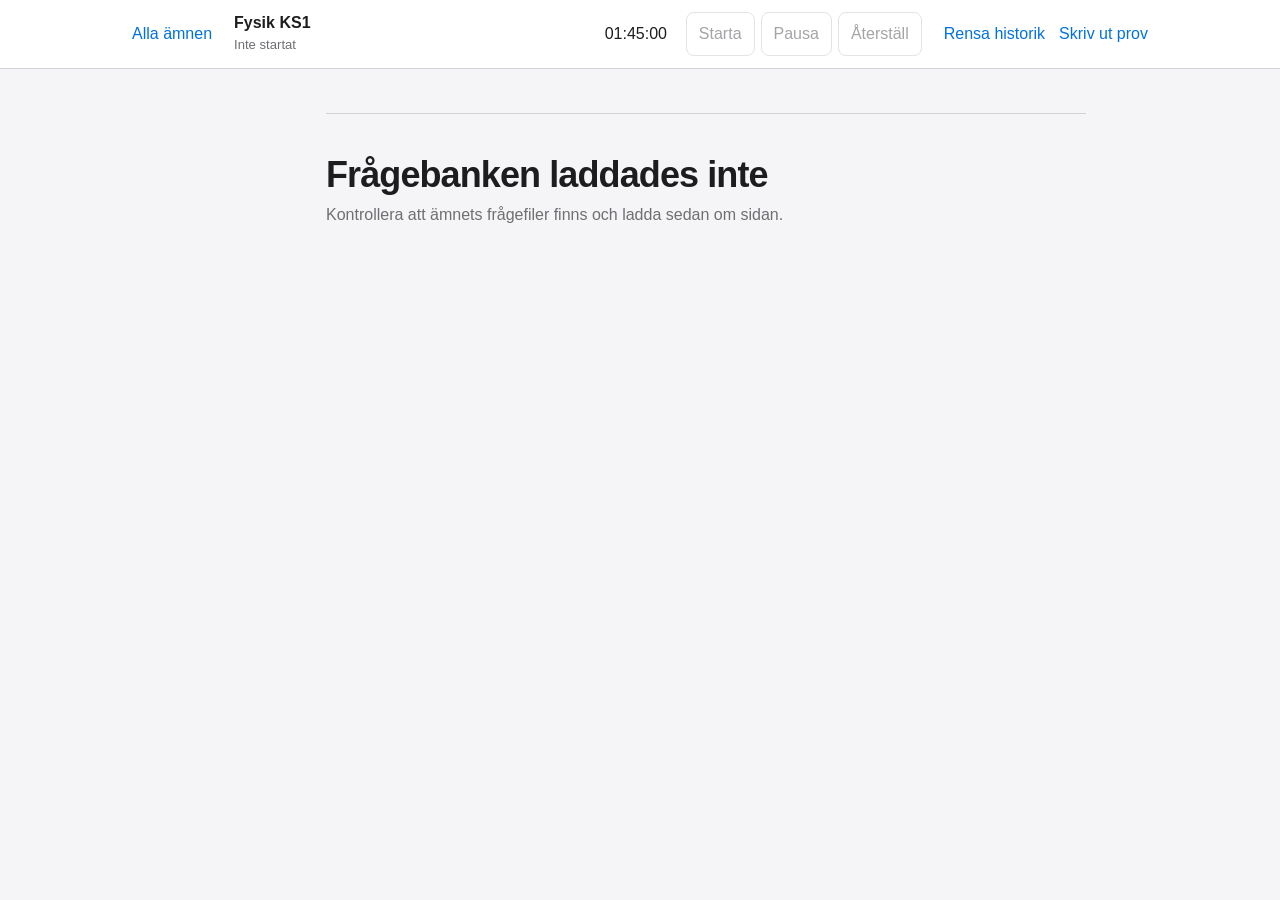
==== KS Förberedelse/Fysik KS1/index.html @ d775b3d1 "feat: add minimalist KS exam interface" ====
<!DOCTYPE html>
<html lang="sv">
  <head>
    <meta charset="UTF-8">
    <meta name="viewport" content="width=device-width, initial-scale=1.0">
    <meta name="description" content="Träna inför kontrollskrivning 1 i fysik.">
    <title>Fysik KS1 – KS-förberedelse</title>
    <link rel="stylesheet" href="../assets/app.css">
  </head>
  <body data-subject-key="physics">
    <header class="app-header">
      <div class="header-inner">
        <a class="back-link" href="../index.html">Alla ämnen</a>
        <div class="subject-heading">
          <strong id="subject-name">Fysik KS1</strong>
          <span id="session-state">Inte startat</span>
        </div>
        <section class="timer" aria-label="Tid">
          <output id="timer-display" aria-label="Återstående tid">01:45:00</output>
          <button id="timer-start" type="button">Starta</button>
          <button id="timer-pause" type="button">Pausa</button>
          <button id="timer-reset" type="button">Återställ</button>
        </section>
        <div class="header-actions">
          <button id="history-open" class="text-button" type="button">Rensa historik</button>
          <button id="formula-open" class="text-button" type="button" hidden>Formelblad</button>
          <button id="print-exam" class="text-button" type="button">Skriv ut prov</button>
        </div>
      </div>
    </header>

    <div class="exam-layout">
      <nav class="question-nav" aria-label="Uppgifter">
        <ol id="question-list"></ol>
      </nav>
      <main id="exam-app" tabindex="-1">
        <section class="empty-state">
          <h1>Laddar provet</h1>
          <p>Frågorna förbereds.</p>
        </section>
      </main>
    </div>

    <p id="status-region" class="status-region" role="status" aria-live="polite"></p>

    <dialog id="submit-dialog" aria-labelledby="submit-title">
      <h2 id="submit-title">Rätta provet?</h2>
      <p id="submit-message"></p>
      <div class="dialog-actions">
        <button class="neutral-button" type="button" data-dialog-close>Fortsätt svara</button>
        <button id="submit-confirm" class="primary-button" type="button">Rätta och lås svaren</button>
      </div>
    </dialog>

    <dialog id="history-dialog" aria-labelledby="history-title">
      <h2 id="history-title">Rensa frågehistoriken?</h2>
      <p>Nästa prov kan då välja frågor som du nyligen har fått.</p>
      <div class="dialog-actions">
        <button class="neutral-button" type="button" data-dialog-close>Avbryt</button>
        <button id="history-confirm" class="primary-button" type="button">Rensa historiken</button>
      </div>
    </dialog>

    <dialog id="formula-dialog" class="formula-dialog" aria-labelledby="formula-title">
      <h2 id="formula-title">Formelblad</h2>
      <div id="formula-content" class="formula-dialog-content"></div>
      <div class="dialog-actions">
        <button class="neutral-button" type="button" data-dialog-close>Stäng</button>
        <button id="print-formula" class="primary-button" type="button">Skriv ut formelblad</button>
      </div>
    </dialog>

    <dialog id="recovery-dialog" aria-labelledby="recovery-title">
      <h2 id="recovery-title">Ett sparat prov finns</h2>
      <p id="recovery-message">Fortsätt där du slutade eller starta ett nytt prov.</p>
      <div class="dialog-actions">
        <button id="recovery-continue" class="primary-button" type="button">Fortsätt provet</button>
        <button id="recovery-new" class="neutral-button" type="button">Starta nytt</button>
        <button id="recovery-back" class="neutral-button" type="button" hidden>Gå tillbaka</button>
      </div>
    </dialog>

    <script src="../assets/js/subject-config.js"></script>
    <script src="../assets/js/units.js"></script>
    <script src="../assets/js/expression-parser.js"></script>
    <script src="../assets/js/chemistry-parser.js"></script>
    <script src="../assets/js/grading.js"></script>
    <script src="../assets/js/storage.js"></script>
    <script src="../assets/js/timer.js"></script>
    <script src="../assets/js/exam-engine.js"></script>
    <script src="../assets/js/app.js"></script>
  </body>
</html>
---- KS Förberedelse/assets/app.css ----
:root {
  --text: #1d1d1f;
  --secondary: #6e6e73;
  --line: #d2d2d7;
  --surface: #ffffff;
  --background: #f5f5f7;
  --accent: #0071e3;
  --success: #168447;
  --danger: #b42318;
  font-family: -apple-system, BlinkMacSystemFont, "SF Pro Text", "Helvetica Neue", Arial, sans-serif;
  color: var(--text);
  background: var(--background);
  color-scheme: light;
}

* {
  box-sizing: border-box;
}

html {
  background: var(--background);
}

body {
  min-width: 320px;
  min-height: 100vh;
  margin: 0;
  background: var(--background);
  color: var(--text);
  font-size: 16px;
  line-height: 1.55;
}

button,
input,
textarea {
  font: inherit;
}

button,
a {
  -webkit-tap-highlight-color: transparent;
}

button {
  min-height: 44px;
}

a {
  color: var(--accent);
  text-underline-offset: 0.16em;
}

button:focus-visible,
a:focus-visible,
input:focus-visible,
textarea:focus-visible,
summary:focus-visible {
  outline: 3px solid color-mix(in srgb, var(--accent) 45%, transparent);
  outline-offset: 2px;
}

.visually-hidden {
  position: absolute;
  width: 1px;
  height: 1px;
  padding: 0;
  margin: -1px;
  overflow: hidden;
  clip: rect(0, 0, 0, 0);
  white-space: nowrap;
  border: 0;
}

.app-header {
  border-bottom: 1px solid var(--line);
  background: var(--surface);
}

.header-inner {
  display: flex;
  align-items: center;
  gap: 20px;
  width: min(100% - 40px, 1020px);
  min-height: 68px;
  margin: 0 auto;
}

.back-link,
.text-button {
  color: var(--accent);
  background: transparent;
  border: 0;
  padding: 8px 2px;
  cursor: pointer;
}

.back-link {
  flex: 0 0 auto;
  text-decoration: none;
}

.back-link:hover,
.text-button:hover {
  text-decoration: underline;
}

.subject-heading {
  min-width: 9rem;
  margin-right: auto;
}

.subject-heading strong,
.subject-heading span {
  display: block;
}

.subject-heading strong {
  line-height: 1.25;
}

.subject-heading span {
  margin-top: 2px;
  color: var(--secondary);
  font-size: 0.82rem;
}

.timer {
  display: flex;
  align-items: center;
  gap: 6px;
}

.timer output {
  min-width: 5.5rem;
  color: var(--text);
  font-variant-numeric: tabular-nums;
  text-align: center;
}

.timer button,
.neutral-button {
  color: var(--text);
  background: var(--surface);
  border: 1px solid var(--line);
  border-radius: 8px;
  padding: 8px 12px;
  cursor: pointer;
}

.timer button:hover,
.neutral-button:hover {
  border-color: var(--secondary);
}

.timer button[disabled] {
  color: var(--secondary);
  cursor: default;
  opacity: 0.62;
}

.header-actions {
  display: flex;
  align-items: center;
  gap: 10px;
}

.exam-layout {
  display: grid;
  grid-template-columns: 96px minmax(0, 760px);
  gap: 36px;
  justify-content: center;
  width: min(100% - 40px, 1020px);
  margin: 0 auto;
  padding: 44px 0 80px;
}

.question-nav {
  align-self: start;
  position: sticky;
  top: 24px;
}

.question-nav ol {
  display: flex;
  flex-direction: column;
  gap: 8px;
  margin: 0;
  padding: 0;
  list-style: none;
}

.question-nav button {
  display: grid;
  grid-template-columns: 28px 1fr;
  align-items: center;
  width: 100%;
  min-height: 48px;
  padding: 6px 8px;
  color: var(--secondary);
  background: transparent;
  border: 1px solid transparent;
  border-radius: 8px;
  cursor: pointer;
  text-align: left;
}

.question-nav button:hover {
  background: var(--surface);
  border-color: var(--line);
}

.question-nav button[aria-current="step"] {
  color: var(--text);
  background: var(--surface);
  border-color: var(--line);
  font-weight: 600;
}

.question-marker {
  font-size: 0.72rem;
  line-height: 1;
  text-align: center;
}

.question-nav button[data-state="answered"] .question-marker {
  color: var(--success);
}

.question-nav button[data-state="started"] .question-marker {
  color: var(--accent);
}

.question-nav button[data-flagged="true"] .question-marker::after {
  content: " ⚑";
  color: var(--danger);
}

#exam-app {
  min-width: 0;
  outline: none;
}

.empty-state {
  padding: 40px 0;
  border-top: 1px solid var(--line);
}

.empty-state h1 {
  margin: 0 0 8px;
  font-size: clamp(1.65rem, 4vw, 2.25rem);
  line-height: 1.15;
  letter-spacing: -0.025em;
}

.empty-state p {
  max-width: 38rem;
  margin: 0;
  color: var(--secondary);
}

.question-header {
  display: flex;
  align-items: flex-start;
  gap: 20px;
  padding-bottom: 20px;
  border-bottom: 1px solid var(--line);
}

.question-heading {
  margin-right: auto;
}

.question-heading p {
  margin: 0 0 3px;
  color: var(--secondary);
  font-size: 0.92rem;
}

.question-heading h1 {
  margin: 0;
  font-size: clamp(1.65rem, 4vw, 2.25rem);
  line-height: 1.18;
  letter-spacing: -0.025em;
}

.flag-button[aria-pressed="true"] {
  color: var(--danger);
  border-color: currentColor;
}

.prompt {
  margin: 28px 0;
  font-size: 1.05rem;
}

.prompt > :first-child,
.solution > :first-child {
  margin-top: 0;
}

.prompt img,
.solution img {
  max-width: 100%;
  height: auto;
}

.answer-area {
  margin: 28px 0;
  padding-top: 24px;
  border-top: 1px solid var(--line);
}

.answer-field + .answer-field {
  margin-top: 20px;
}

.answer-field label {
  display: block;
  margin-bottom: 7px;
  font-weight: 600;
}

.answer-field input,
.answer-field textarea {
  display: block;
  width: 100%;
  color: var(--text);
  background: var(--surface);
  border: 1px solid var(--line);
  border-radius: 10px;
  padding: 12px 14px;
}

.answer-field textarea {
  min-height: 9rem;
  resize: vertical;
}

.field-help {
  margin: 6px 0 0;
  color: var(--secondary);
  font-size: 0.9rem;
}

.saved-answer {
  min-height: 3rem;
  margin: 0;
  padding: 12px 14px;
  background: var(--surface);
  border: 1px solid var(--line);
  border-radius: 10px;
  white-space: pre-wrap;
}

.grade {
  margin: 26px 0;
  padding: 20px 0;
  border-top: 1px solid var(--line);
  border-bottom: 1px solid var(--line);
}

.grade h2,
.solution h2,
.manual-grade h3 {
  margin: 0 0 10px;
  line-height: 1.25;
}

.grade-summary {
  display: flex;
  align-items: baseline;
  gap: 12px;
}

.grade-summary strong {
  font-size: 1.2rem;
}

.grade-summary span,
.grade-message,
.interpreted-answer {
  color: var(--secondary);
}

.grade-message {
  margin: 6px 0 0;
}

.field-results {
  margin: 18px 0 0;
  padding: 0;
  list-style: none;
}

.field-results li {
  padding: 10px 0;
  border-top: 1px solid var(--line);
}

.field-results p {
  margin: 2px 0 0;
}

.manual-grade {
  margin-top: 22px;
}

.rubric {
  padding-left: 1.25rem;
}

.point-choices {
  display: flex;
  flex-wrap: wrap;
  gap: 8px;
  margin-top: 12px;
}

.point-choices button[aria-pressed="true"] {
  color: var(--surface);
  background: var(--text);
  border-color: var(--text);
}

.override-grade {
  margin-top: 18px;
}

.override-grade summary {
  min-height: 44px;
  padding: 10px 0;
  color: var(--accent);
  cursor: pointer;
}

.solution-controls {
  margin: 24px 0;
}

.solution {
  margin: 18px 0 28px;
  padding: 22px;
  background: var(--surface);
  border-left: 3px solid var(--accent);
}

.exam-total {
  margin: 24px 0;
  padding: 18px 0;
  border-top: 1px solid var(--line);
  border-bottom: 1px solid var(--line);
}

.exam-total strong,
.exam-total span {
  display: block;
}

.exam-total span {
  color: var(--secondary);
}

.screen-controls {
  display: flex;
  align-items: center;
  gap: 10px;
  margin-top: 34px;
}

.screen-controls .next-button {
  margin-left: auto;
}

.primary-button {
  color: var(--surface);
  background: var(--accent);
  border: 1px solid var(--accent);
  border-radius: 9px;
  padding: 10px 17px;
  font-weight: 600;
  cursor: pointer;
}

.primary-button:hover {
  background: #0068d1;
  border-color: #0068d1;
}

.primary-button[disabled],
.neutral-button[disabled] {
  cursor: default;
  opacity: 0.48;
}

.status-region {
  position: fixed;
  right: 20px;
  bottom: 20px;
  max-width: min(24rem, calc(100% - 40px));
  margin: 0;
  padding: 10px 14px;
  color: var(--text);
  background: var(--surface);
  border: 1px solid var(--line);
  border-radius: 8px;
}

.status-region:empty {
  display: none;
}

dialog {
  width: min(32rem, calc(100% - 32px));
  color: var(--text);
  background: var(--surface);
  border: 1px solid var(--line);
  border-radius: 14px;
  padding: 24px;
}

dialog::backdrop {
  background: rgb(0 0 0 / 28%);
}

dialog h2 {
  margin: 0 0 8px;
  font-size: 1.35rem;
  line-height: 1.25;
}

dialog p {
  margin: 0 0 20px;
  color: var(--secondary);
}

.dialog-actions {
  display: flex;
  justify-content: flex-end;
  flex-wrap: wrap;
  gap: 10px;
  margin-top: 22px;
}

.formula-dialog {
  width: min(54rem, calc(100% - 32px));
}

.formula-dialog-content {
  max-height: 65vh;
  overflow: auto;
}

.print-exam {
  display: none;
}

@media (max-width: 860px) {
  .header-inner {
    align-items: flex-start;
    flex-wrap: wrap;
    padding: 12px 0;
  }

  .header-actions {
    width: 100%;
  }
}

@media (max-width: 680px) {
  .header-inner,
  .exam-layout {
    width: min(100% - 28px, 760px);
  }

  .subject-heading {
    order: -1;
    width: calc(100% - 7rem);
  }

  .back-link {
    order: -1;
  }

  .timer {
    width: 100%;
    overflow-x: auto;
    padding-bottom: 2px;
  }

  .header-actions {
    overflow-x: auto;
  }

  .header-actions > * {
    flex: 0 0 auto;
  }

  .exam-layout {
    display: flex;
    flex-direction: column;
    gap: 24px;
    padding-top: 24px;
  }

  .question-nav {
    position: static;
    width: 100%;
    overflow-x: auto;
    padding-bottom: 4px;
  }

  .question-nav ol {
    flex-direction: row;
  }

  .question-nav li {
    flex: 0 0 52px;
  }

  .question-nav button {
    display: flex;
    justify-content: center;
    gap: 5px;
  }

  .question-header {
    flex-direction: column;
  }

  .screen-controls {
    flex-wrap: wrap;
  }

  .submit-button {
    order: 3;
    width: 100%;
  }
}

@media (prefers-reduced-motion: reduce) {
  *,
  *::before,
  *::after {
    scroll-behavior: auto !important;
    transition-duration: 0.01ms !important;
    animation-duration: 0.01ms !important;
    animation-iteration-count: 1 !important;
  }
}

@media print {
  @page {
    margin: 18mm;
  }

  :root,
  body {
    background: #ffffff;
  }

  .app-header,
  .question-nav,
  .status-region,
  .timer,
  .screen-controls,
  .answer-area,
  .grade,
  .solution-controls,
  .solution,
  dialog {
    display: none !important;
  }

  .exam-layout {
    display: block;
    width: auto;
    margin: 0;
    padding: 0;
  }

  #exam-app > .question-screen,
  #exam-app > .empty-state {
    display: none !important;
  }

  .print-exam {
    display: block;
  }

  .print-question {
    break-inside: avoid;
    page-break-inside: avoid;
    margin-bottom: 14mm;
  }

  .print-question + .print-question {
    break-before: page;
    page-break-before: always;
  }

  .print-answer-space {
    min-height: 70mm;
    margin-top: 10mm;
    border: 1px solid #d2d2d7;
  }

  body[data-print-mode="formula"] .exam-layout,
  body[data-print-mode="formula"] .app-header,
  body[data-print-mode="formula"] .status-region {
    display: none !important;
  }

  body[data-print-mode="formula"] #formula-dialog {
    position: static;
    display: block !important;
    width: auto;
    max-width: none;
    margin: 0;
    padding: 0;
    border: 0;
  }

  body[data-print-mode="formula"] .formula-dialog-content {
    max-height: none;
    overflow: visible;
  }

  body[data-print-mode="formula"] #formula-dialog .dialog-actions {
    display: none !important;
  }
}
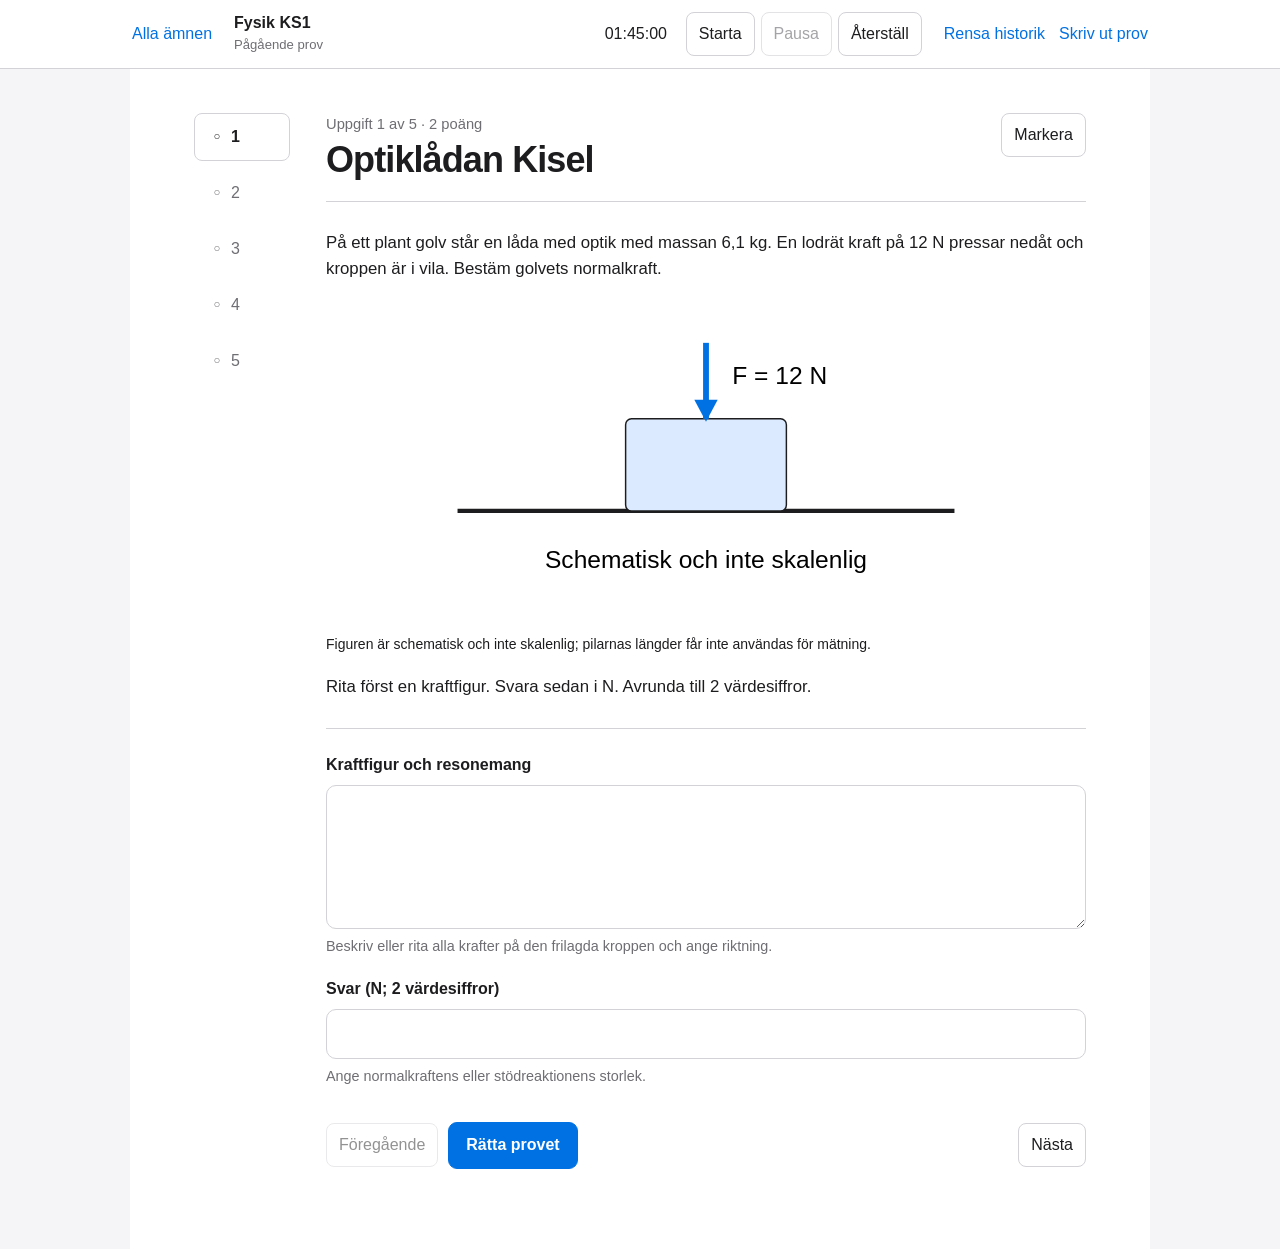
==== commit 76e46e52: "feat: add Fysik KS1 question bank" ====
--- a/KS Förberedelse/Fysik KS1/index.html
+++ b/KS Förberedelse/Fysik KS1/index.html
@@ -88,6 +88,12 @@
     <script src="../assets/js/storage.js"></script>
     <script src="../assets/js/timer.js"></script>
     <script src="../assets/js/exam-engine.js"></script>
+    <script src="questions/slot-1.js"></script>
+    <script src="questions/slot-2.js"></script>
+    <script src="questions/slot-3.js"></script>
+    <script src="questions/slot-4.js"></script>
+    <script src="questions/slot-5.js"></script>
+    <script src="questions.js"></script>
     <script src="../assets/js/app.js"></script>
   </body>
 </html>
--- a/KS Förberedelse/assets/app.css
+++ b/KS Förberedelse/assets/app.css
@@ -96,7 +96,10 @@
 }
 
 .back-link {
+  display: inline-flex;
+  align-items: center;
   flex: 0 0 auto;
+  min-height: 44px;
   text-decoration: none;
 }
 
@@ -173,6 +176,7 @@
   width: min(100% - 40px, 1020px);
   margin: 0 auto;
   padding: 44px 0 80px;
+  background: var(--surface);
 }
 
 .question-nav {
@@ -239,6 +243,11 @@
 #exam-app {
   min-width: 0;
   outline: none;
+}
+
+#exam-app:focus-visible {
+  outline: 3px solid var(--accent);
+  outline-offset: 8px;
 }
 
 .empty-state {
@@ -517,6 +526,10 @@
   border: 1px solid var(--line);
   border-radius: 14px;
   padding: 24px;
+}
+
+dialog:not([open]) {
+  display: none;
 }
 
 dialog::backdrop {
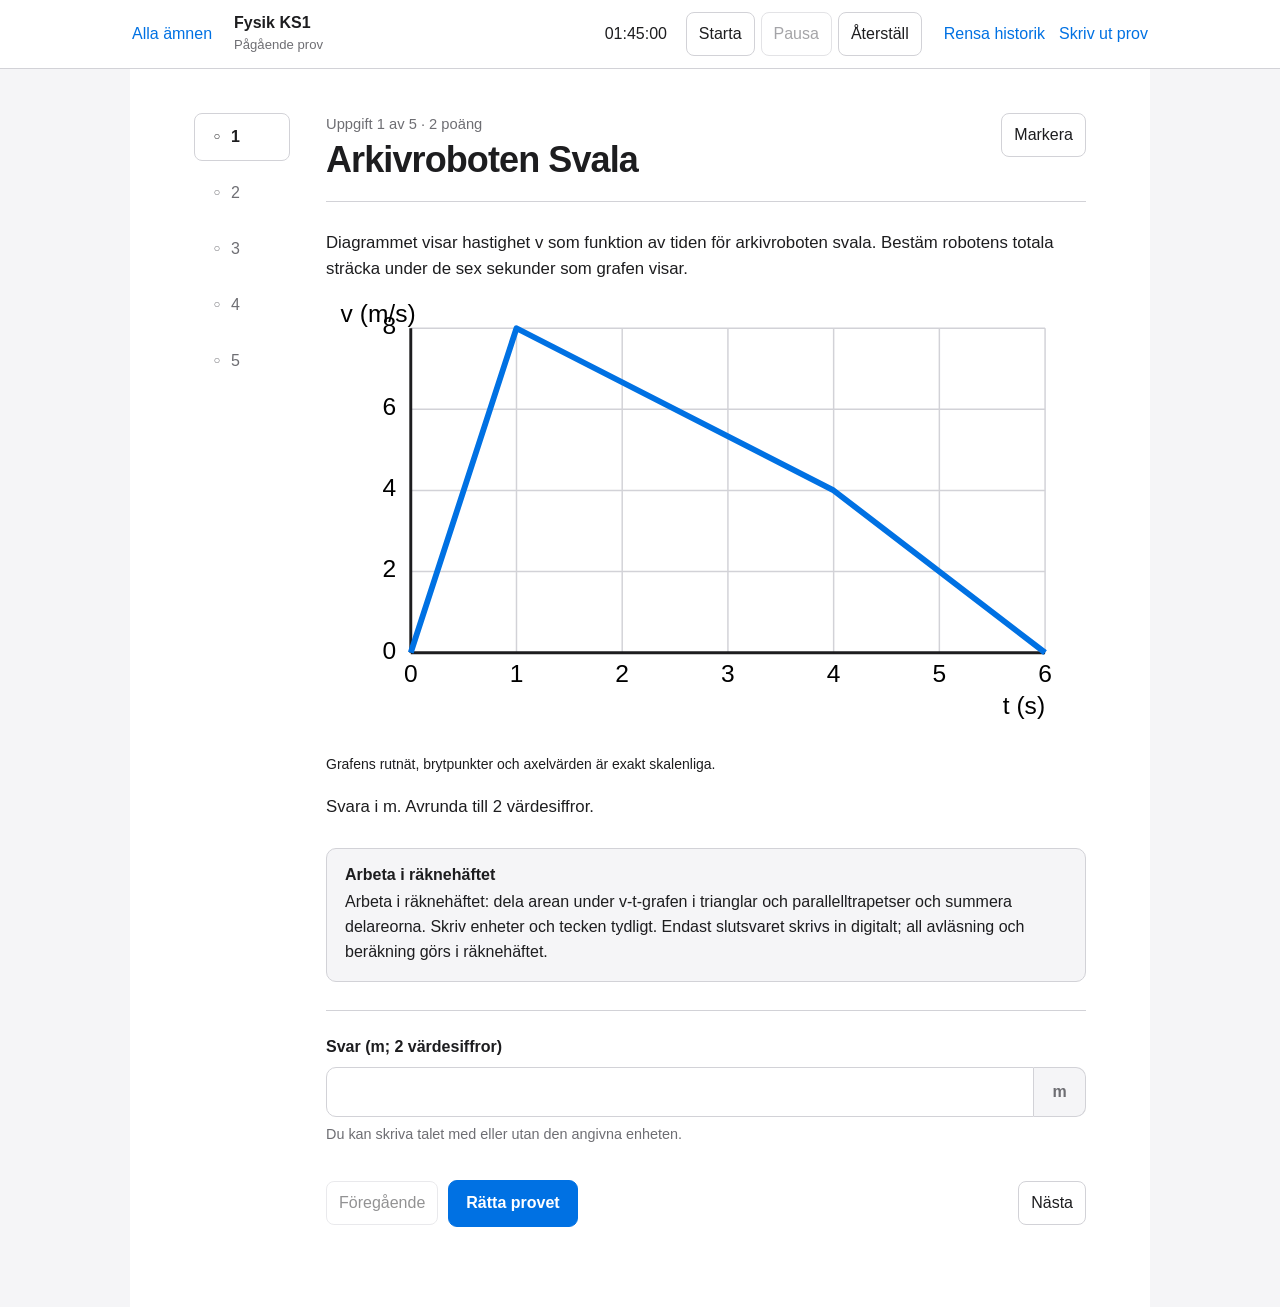
==== commit e63c9621: "feat: add semantic SVG geometry kit" ====
--- a/KS Förberedelse/Fysik KS1/index.html
+++ b/KS Förberedelse/Fysik KS1/index.html
@@ -88,6 +88,7 @@
     <script src="../assets/js/storage.js"></script>
     <script src="../assets/js/timer.js"></script>
     <script src="../assets/js/exam-engine.js"></script>
+    <script src="../assets/js/diagram-kit.js"></script>
     <script src="questions/slot-1.js"></script>
     <script src="questions/slot-2.js"></script>
     <script src="questions/slot-3.js"></script>
--- a/KS Förberedelse/assets/app.css
+++ b/KS Förberedelse/assets/app.css
@@ -32,8 +32,7 @@
 }
 
 button,
-input,
-textarea {
+input {
   font: inherit;
 }
 
@@ -54,7 +53,6 @@
 button:focus-visible,
 a:focus-visible,
 input:focus-visible,
-textarea:focus-visible,
 summary:focus-visible {
   outline: 3px solid color-mix(in srgb, var(--accent) 45%, transparent);
   outline-offset: 2px;
@@ -330,8 +328,7 @@
   font-weight: 600;
 }
 
-.answer-field input,
-.answer-field textarea {
+.answer-field input {
   display: block;
   width: 100%;
   color: var(--text);
@@ -341,9 +338,96 @@
   padding: 12px 14px;
 }
 
-.answer-field textarea {
-  min-height: 9rem;
-  resize: vertical;
+.answer-input {
+  display: flex;
+  align-items: stretch;
+}
+
+.answer-input input {
+  flex: 1 1 auto;
+  width: auto;
+  min-width: 0;
+  border-radius: 10px 0 0 10px;
+}
+
+.answer-unit {
+  display: flex;
+  align-items: center;
+  justify-content: center;
+  flex: 0 0 auto;
+  min-width: 3.25rem;
+  padding: 12px 14px;
+  color: var(--secondary);
+  background: var(--background);
+  border: 1px solid var(--line);
+  border-left: 0;
+  border-radius: 0 10px 10px 0;
+  font-weight: 600;
+  white-space: nowrap;
+}
+
+.choice-fieldset {
+  min-width: 0;
+  margin: 0;
+  padding: 0;
+  border: 0;
+}
+
+.choice-fieldset legend {
+  margin-bottom: 7px;
+  font-weight: 600;
+}
+
+.choice-option {
+  display: flex;
+  align-items: center;
+  gap: 10px;
+  min-height: 44px;
+  padding: 7px 10px;
+  border: 1px solid transparent;
+  border-radius: 8px;
+  cursor: pointer;
+}
+
+.choice-option:hover {
+  background: var(--background);
+}
+
+.choice-option input {
+  flex: 0 0 auto;
+  width: 1.15rem;
+  height: 1.15rem;
+  margin: 0;
+}
+
+.work-on-paper,
+.comparison {
+  margin: 24px 0;
+  padding: 16px 18px;
+  background: var(--background);
+  border: 1px solid var(--line);
+  border-radius: 10px;
+}
+
+.work-on-paper h2,
+.comparison h2 {
+  margin: 0 0 5px;
+  font-size: 1rem;
+  line-height: 1.3;
+}
+
+.work-on-paper p,
+.comparison p {
+  margin: 0;
+}
+
+.rubric-checklist {
+  margin: 14px 0 0;
+  padding-left: 1.25rem;
+}
+
+.rubric-checklist li + li {
+  margin-top: 5px;
 }
 
 .field-help {
@@ -370,8 +454,7 @@
 }
 
 .grade h2,
-.solution h2,
-.manual-grade h3 {
+.solution h2 {
   margin: 0 0 10px;
   line-height: 1.25;
 }
@@ -409,14 +492,6 @@
 
 .field-results p {
   margin: 2px 0 0;
-}
-
-.manual-grade {
-  margin-top: 22px;
-}
-
-.rubric {
-  padding-left: 1.25rem;
 }
 
 .point-choices {
@@ -556,12 +631,54 @@
 }
 
 .formula-dialog {
-  width: min(54rem, calc(100% - 32px));
+  width: min(74rem, calc(100% - 24px));
+  max-width: none;
+  padding: 16px;
+}
+
+.formula-toolbar {
+  display: flex;
+  align-items: center;
+  flex-wrap: wrap;
+  gap: 12px 24px;
+  margin-bottom: 12px;
+}
+
+.formula-toolbar h2 {
+  margin: 0 auto 0 0;
+}
+
+.formula-controls {
+  display: flex;
+  align-items: center;
+  flex-wrap: wrap;
+  gap: 8px;
+}
+
+.formula-controls output {
+  min-width: 4rem;
+  color: var(--secondary);
+  font-variant-numeric: tabular-nums;
+  text-align: center;
 }
 
 .formula-dialog-content {
-  max-height: 65vh;
+  height: min(76vh, calc(100vh - 10rem));
+  min-height: 18rem;
   overflow: auto;
+  overscroll-behavior: contain;
+  outline: none;
+}
+
+.formula-dialog-content:focus-visible {
+  outline: 3px solid var(--accent);
+  outline-offset: 2px;
+}
+
+.formula-sheet-image {
+  display: block;
+  max-width: none;
+  margin: 0 auto;
 }
 
 .print-exam {
@@ -648,6 +765,34 @@
   .submit-button {
     order: 3;
     width: 100%;
+  }
+
+  .formula-dialog {
+    display: flex;
+    flex-direction: column;
+    width: calc(100% - 16px);
+    max-height: calc(100vh - 16px);
+    padding: 12px;
+  }
+
+  .formula-toolbar {
+    display: block;
+  }
+
+  .formula-controls {
+    margin-top: 10px;
+    overflow-x: visible;
+    flex-wrap: wrap;
+  }
+
+  .formula-controls > * {
+    flex: 0 0 auto;
+  }
+
+  .formula-dialog-content {
+    flex: 1 1 auto;
+    height: auto;
+    min-height: 12rem;
   }
 }
 
@@ -664,12 +809,22 @@
 
 @media print {
   @page {
+    size: A4;
     margin: 18mm;
+  }
+
+  @page formula-sheet {
+    size: A4;
+    margin: 0;
   }
 
   :root,
   body {
     background: #ffffff;
+  }
+
+  .formula-dialog::backdrop {
+    background: transparent;
   }
 
   .app-header,
@@ -713,33 +868,54 @@
   }
 
   .print-answer-space {
-    min-height: 70mm;
+    min-height: 55mm;
     margin-top: 10mm;
     border: 1px solid #d2d2d7;
   }
 
-  body[data-print-mode="formula"] .exam-layout,
-  body[data-print-mode="formula"] .app-header,
-  body[data-print-mode="formula"] .status-region {
+  body[data-print-mode="formula"] > :not(#formula-dialog) {
     display: none !important;
+  }
+
+  body[data-print-mode="formula"] {
+    page: formula-sheet;
   }
 
   body[data-print-mode="formula"] #formula-dialog {
     position: static;
     display: block !important;
-    width: auto;
+    width: 210mm;
+    height: 297mm;
     max-width: none;
     margin: 0;
     padding: 0;
     border: 0;
+    border-radius: 0;
+    overflow: hidden;
+  }
+
+  body[data-print-mode="formula"] #formula-dialog > :not(.formula-dialog-content) {
+    display: none !important;
   }
 
   body[data-print-mode="formula"] .formula-dialog-content {
+    display: block !important;
+    width: 210mm;
+    height: 297mm;
     max-height: none;
-    overflow: visible;
-  }
-
-  body[data-print-mode="formula"] #formula-dialog .dialog-actions {
+    min-height: 0;
+    overflow: hidden;
+  }
+
+  body[data-print-mode="formula"] .formula-dialog-content > :not(.formula-sheet-image) {
     display: none !important;
   }
-}
+
+  body[data-print-mode="formula"] .formula-sheet-image {
+    display: block !important;
+    width: 210mm !important;
+    height: 297mm !important;
+    max-width: none !important;
+    margin: 0 !important;
+  }
+}
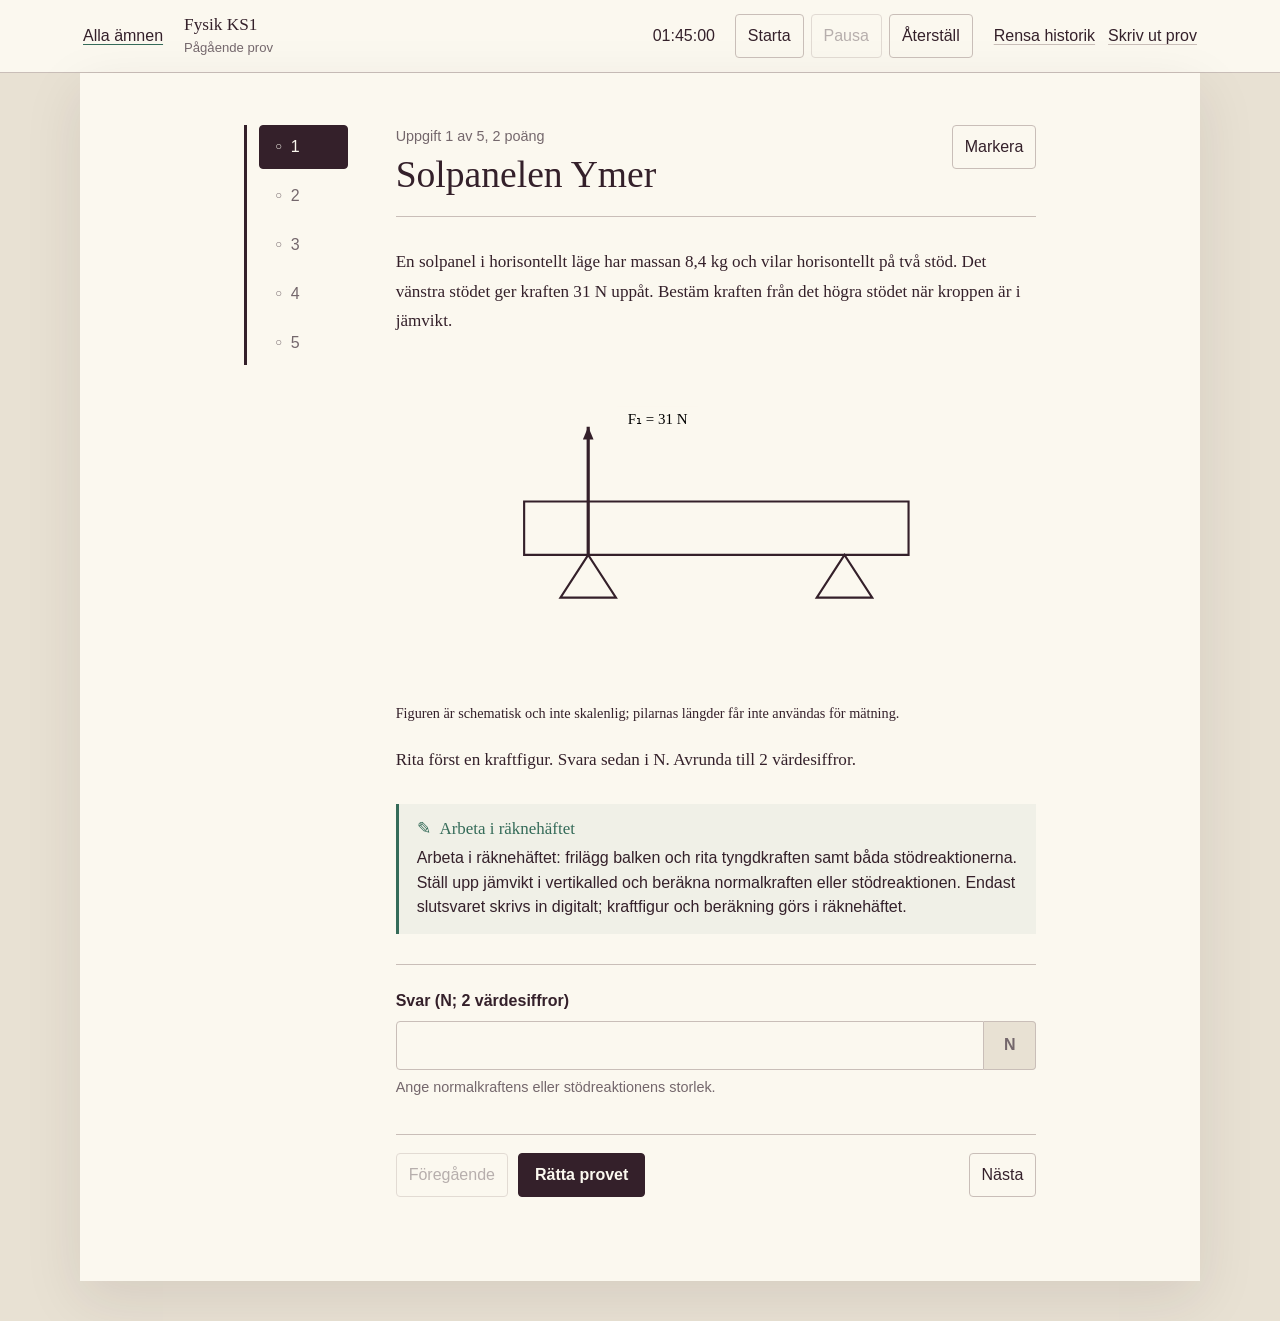
==== commit 96e9f0d6: "style: apply academic journal interface" ====
--- a/KS Förberedelse/Fysik KS1/index.html
+++ b/KS Förberedelse/Fysik KS1/index.html
@@ -7,7 +7,7 @@
     <title>Fysik KS1 – KS-förberedelse</title>
     <link rel="stylesheet" href="../assets/app.css">
   </head>
-  <body data-subject-key="physics">
+  <body class="exam-page" data-subject-key="physics">
     <header class="app-header">
       <div class="header-inner">
         <a class="back-link" href="../index.html">Alla ämnen</a>
--- a/KS Förberedelse/assets/app.css
+++ b/KS Förberedelse/assets/app.css
@@ -1,15 +1,14 @@
 :root {
-  --text: #1d1d1f;
-  --secondary: #6e6e73;
-  --line: #d2d2d7;
-  --surface: #ffffff;
-  --background: #f5f5f7;
-  --accent: #0071e3;
-  --success: #168447;
-  --danger: #b42318;
-  font-family: -apple-system, BlinkMacSystemFont, "SF Pro Text", "Helvetica Neue", Arial, sans-serif;
-  color: var(--text);
-  background: var(--background);
+  --paper: #FBF8EF;
+  --ground: #E8E1D3;
+  --ink: #34202A;
+  --muted: #74676C;
+  --rule: #C9BEB8;
+  --work: #356B59;
+  --attention: #A94F3B;
+  font-family: "Helvetica Neue", Arial, sans-serif;
+  color: var(--ink);
+  background: var(--ground);
   color-scheme: light;
 }
 
@@ -18,26 +17,43 @@
 }
 
 html {
-  background: var(--background);
+  background: var(--ground);
 }
 
 body {
   min-width: 320px;
   min-height: 100vh;
   margin: 0;
-  background: var(--background);
-  color: var(--text);
+  overflow-wrap: break-word;
+  background: var(--ground);
+  color: var(--ink);
   font-size: 16px;
   line-height: 1.55;
 }
 
+img,
+svg {
+  max-width: 100%;
+  height: auto;
+}
+
+h1,
+h2,
+h3 {
+  font-family: Georgia, "Times New Roman", serif;
+  font-weight: 400;
+}
+
 button,
-input {
-  font: inherit;
+input,
+summary {
+  font-family: "Helvetica Neue", Arial, sans-serif;
+  font-size: inherit;
 }
 
 button,
-a {
+a,
+summary {
   -webkit-tap-highlight-color: transparent;
 }
 
@@ -46,16 +62,24 @@
 }
 
 a {
-  color: var(--accent);
-  text-underline-offset: 0.16em;
+  color: var(--ink);
+  text-decoration-color: var(--work);
+  text-decoration-thickness: 1px;
+  text-underline-offset: 0.2em;
+}
+
+a:hover {
+  text-decoration-thickness: 2px;
 }
 
 button:focus-visible,
 a:focus-visible,
 input:focus-visible,
-summary:focus-visible {
-  outline: 3px solid color-mix(in srgb, var(--accent) 45%, transparent);
-  outline-offset: 2px;
+summary:focus-visible,
+.formula-dialog-content:focus-visible,
+#exam-app:focus-visible {
+  outline: 3px solid var(--work);
+  outline-offset: 3px;
 }
 
 .visually-hidden {
@@ -71,26 +95,30 @@
 }
 
 .app-header {
-  border-bottom: 1px solid var(--line);
-  background: var(--surface);
+  background: var(--paper);
+  border-bottom: 1px solid var(--rule);
 }
 
 .header-inner {
   display: flex;
   align-items: center;
-  gap: 20px;
-  width: min(100% - 40px, 1020px);
-  min-height: 68px;
+  gap: 18px;
+  width: min(calc(100% - 40px), 1120px);
+  min-height: 72px;
   margin: 0 auto;
 }
 
 .back-link,
 .text-button {
-  color: var(--accent);
+  color: var(--ink);
   background: transparent;
   border: 0;
-  padding: 8px 2px;
+  border-radius: 4px;
+  padding: 9px 3px;
   cursor: pointer;
+  text-decoration: underline;
+  text-decoration-color: var(--rule);
+  text-underline-offset: 0.2em;
 }
 
 .back-link {
@@ -98,12 +126,12 @@
   align-items: center;
   flex: 0 0 auto;
   min-height: 44px;
-  text-decoration: none;
+  text-decoration-color: var(--work);
 }
 
 .back-link:hover,
 .text-button:hover {
-  text-decoration: underline;
+  text-decoration-color: currentColor;
 }
 
 .subject-heading {
@@ -117,76 +145,81 @@
 }
 
 .subject-heading strong {
+  font-family: Georgia, "Times New Roman", serif;
+  font-size: 1.08rem;
+  font-weight: 400;
   line-height: 1.25;
 }
 
 .subject-heading span {
   margin-top: 2px;
-  color: var(--secondary);
+  color: var(--muted);
   font-size: 0.82rem;
 }
 
-.timer {
+.timer,
+.header-actions {
   display: flex;
   align-items: center;
-  gap: 6px;
+  gap: 7px;
 }
 
 .timer output {
   min-width: 5.5rem;
-  color: var(--text);
+  color: var(--ink);
   font-variant-numeric: tabular-nums;
   text-align: center;
 }
 
 .timer button,
 .neutral-button {
-  color: var(--text);
-  background: var(--surface);
-  border: 1px solid var(--line);
-  border-radius: 8px;
+  color: var(--ink);
+  background: transparent;
+  border: 1px solid var(--rule);
+  border-radius: 4px;
   padding: 8px 12px;
   cursor: pointer;
 }
 
 .timer button:hover,
 .neutral-button:hover {
-  border-color: var(--secondary);
-}
-
-.timer button[disabled] {
-  color: var(--secondary);
+  background: rgb(52 32 42 / 5%);
+  border-color: var(--muted);
+}
+
+.timer button[disabled],
+.neutral-button[disabled],
+.primary-button[disabled] {
+  color: var(--muted);
   cursor: default;
-  opacity: 0.62;
-}
-
-.header-actions {
-  display: flex;
-  align-items: center;
-  gap: 10px;
+  opacity: 0.5;
 }
 
 .exam-layout {
   display: grid;
-  grid-template-columns: 96px minmax(0, 760px);
-  gap: 36px;
+  grid-template-columns: 104px minmax(0, 72ch);
+  gap: 48px;
   justify-content: center;
-  width: min(100% - 40px, 1020px);
-  margin: 0 auto;
-  padding: 44px 0 80px;
-  background: var(--surface);
+  width: min(calc(100% - 40px), 1120px);
+  min-height: calc(100vh - 112px);
+  margin: 0 auto 40px;
+  padding: 52px clamp(32px, 6vw, 76px) 84px;
+  background: var(--paper);
+  box-shadow: 0 18px 54px rgb(52 32 42 / 10%);
 }
 
 .question-nav {
-  align-self: start;
   position: sticky;
   top: 24px;
+  align-self: start;
+  padding-left: 12px;
+  border-left: 3px solid var(--ink);
 }
 
 .question-nav ol {
   display: flex;
   flex-direction: column;
-  gap: 8px;
+  gap: 5px;
   margin: 0;
   padding: 0;
   list-style: none;
@@ -194,29 +227,28 @@
 
 .question-nav button {
   display: grid;
-  grid-template-columns: 28px 1fr;
+  grid-template-columns: 24px 1fr;
   align-items: center;
   width: 100%;
-  min-height: 48px;
-  padding: 6px 8px;
-  color: var(--secondary);
+  min-height: 44px;
+  padding: 5px 7px;
+  color: var(--muted);
   background: transparent;
   border: 1px solid transparent;
-  border-radius: 8px;
+  border-radius: 4px;
   cursor: pointer;
   text-align: left;
 }
 
 .question-nav button:hover {
-  background: var(--surface);
-  border-color: var(--line);
+  color: var(--ink);
+  border-color: var(--rule);
 }
 
 .question-nav button[aria-current="step"] {
-  color: var(--text);
-  background: var(--surface);
-  border-color: var(--line);
-  font-weight: 600;
+  background: var(--ink);
+  color: var(--paper);
+  border-color: var(--ink);
 }
 
 .question-marker {
@@ -225,45 +257,43 @@
   text-align: center;
 }
 
-.question-nav button[data-state="answered"] .question-marker {
-  color: var(--success);
-}
-
-.question-nav button[data-state="started"] .question-marker {
-  color: var(--accent);
+.question-nav button[data-state="answered"]:not([aria-current="step"]) .question-marker,
+.question-nav button[data-state="started"]:not([aria-current="step"]) .question-marker {
+  color: var(--work);
+}
+
+.question-nav button[data-flagged="true"] {
+  border-color: var(--attention);
 }
 
 .question-nav button[data-flagged="true"] .question-marker::after {
-  content: " ⚑";
-  color: var(--danger);
+  content: " ⚑ ";
+  color: var(--attention);
 }
 
 #exam-app {
+  width: 100%;
+  max-width: 72ch;
   min-width: 0;
   outline: none;
 }
 
-#exam-app:focus-visible {
-  outline: 3px solid var(--accent);
-  outline-offset: 8px;
-}
-
 .empty-state {
-  padding: 40px 0;
-  border-top: 1px solid var(--line);
-}
-
-.empty-state h1 {
-  margin: 0 0 8px;
-  font-size: clamp(1.65rem, 4vw, 2.25rem);
-  line-height: 1.15;
-  letter-spacing: -0.025em;
+  padding: 34px 0;
+  border-top: 1px solid var(--rule);
+}
+
+.empty-state h1,
+.question-heading h1 {
+  margin: 0;
+  font-size: clamp(1.75rem, 4vw, 2.35rem);
+  line-height: 1.12;
 }
 
 .empty-state p {
   max-width: 38rem;
-  margin: 0;
-  color: var(--secondary);
+  margin: 10px 0 0;
+  color: var(--muted);
 }
 
 .question-header {
@@ -271,7 +301,7 @@
   align-items: flex-start;
   gap: 20px;
   padding-bottom: 20px;
-  border-bottom: 1px solid var(--line);
+  border-bottom: 1px solid var(--rule);
 }
 
 .question-heading {
@@ -279,26 +309,25 @@
 }
 
 .question-heading p {
-  margin: 0 0 3px;
-  color: var(--secondary);
-  font-size: 0.92rem;
-}
-
-.question-heading h1 {
-  margin: 0;
-  font-size: clamp(1.65rem, 4vw, 2.25rem);
-  line-height: 1.18;
-  letter-spacing: -0.025em;
+  margin: 0 0 7px;
+  color: var(--muted);
+  font-size: 0.9rem;
 }
 
 .flag-button[aria-pressed="true"] {
-  color: var(--danger);
-  border-color: currentColor;
+  color: var(--attention);
+  border-color: var(--attention);
+}
+
+.prompt,
+.solution {
+  font-family: Georgia, "Times New Roman", serif;
+  font-size: 1.07rem;
+  line-height: 1.7;
 }
 
 .prompt {
-  margin: 28px 0;
-  font-size: 1.05rem;
+  margin: 30px 0;
 }
 
 .prompt > :first-child,
@@ -306,23 +335,23 @@
   margin-top: 0;
 }
 
-.prompt img,
-.solution img {
-  max-width: 100%;
-  height: auto;
+.prompt > :last-child,
+.solution > :last-child {
+  margin-bottom: 0;
 }
 
 .answer-area {
-  margin: 28px 0;
+  margin: 30px 0;
   padding-top: 24px;
-  border-top: 1px solid var(--line);
+  border-top: 1px solid var(--rule);
 }
 
 .answer-field + .answer-field {
   margin-top: 20px;
 }
 
-.answer-field label {
+.answer-field label,
+.choice-fieldset legend {
   display: block;
   margin-bottom: 7px;
   font-weight: 600;
@@ -331,11 +360,17 @@
 .answer-field input {
   display: block;
   width: 100%;
-  color: var(--text);
-  background: var(--surface);
-  border: 1px solid var(--line);
-  border-radius: 10px;
-  padding: 12px 14px;
+  min-height: 46px;
+  color: var(--ink);
+  background: var(--paper);
+  border: 1px solid var(--rule);
+  border-radius: 4px;
+  padding: 11px 13px;
+}
+
+.answer-field input:hover,
+.answer-field input:focus {
+  border-color: var(--work);
 }
 
 .answer-input {
@@ -347,7 +382,7 @@
   flex: 1 1 auto;
   width: auto;
   min-width: 0;
-  border-radius: 10px 0 0 10px;
+  border-radius: 4px 0 0 4px;
 }
 
 .answer-unit {
@@ -356,12 +391,12 @@
   justify-content: center;
   flex: 0 0 auto;
   min-width: 3.25rem;
-  padding: 12px 14px;
-  color: var(--secondary);
-  background: var(--background);
-  border: 1px solid var(--line);
+  padding: 11px 13px;
+  color: var(--muted);
+  background: var(--ground);
+  border: 1px solid var(--rule);
   border-left: 0;
-  border-radius: 0 10px 10px 0;
+  border-radius: 0 4px 4px 0;
   font-weight: 600;
   white-space: nowrap;
 }
@@ -373,24 +408,20 @@
   border: 0;
 }
 
-.choice-fieldset legend {
-  margin-bottom: 7px;
-  font-weight: 600;
-}
-
 .choice-option {
   display: flex;
   align-items: center;
   gap: 10px;
   min-height: 44px;
-  padding: 7px 10px;
+  padding: 7px 9px;
   border: 1px solid transparent;
-  border-radius: 8px;
+  border-radius: 4px;
   cursor: pointer;
 }
 
 .choice-option:hover {
-  background: var(--background);
+  background: rgb(53 107 89 / 6%);
+  border-color: var(--rule);
 }
 
 .choice-option input {
@@ -398,22 +429,36 @@
   width: 1.15rem;
   height: 1.15rem;
   margin: 0;
-}
-
-.work-on-paper,
+  accent-color: var(--work);
+}
+
+.work-on-paper {
+  margin: 26px 0;
+  padding: 14px 0 14px 18px;
+  background: rgb(53 107 89 / 5%);
+  border-left: 3px solid var(--work);
+}
+
 .comparison {
-  margin: 24px 0;
-  padding: 16px 18px;
-  background: var(--background);
-  border: 1px solid var(--line);
-  border-radius: 10px;
+  margin: 26px 0;
+  padding: 17px 0 0;
+  background: transparent;
+  border-top: 3px solid var(--work);
 }
 
 .work-on-paper h2,
 .comparison h2 {
-  margin: 0 0 5px;
-  font-size: 1rem;
+  margin: 0 0 6px;
+  color: var(--work);
+  font-size: 1.06rem;
   line-height: 1.3;
+}
+
+.work-on-paper h2::before {
+  content: "✎";
+  display: inline-block;
+  margin-right: 0.55rem;
+  font-family: Georgia, "Times New Roman", serif;
 }
 
 .work-on-paper p,
@@ -432,25 +477,25 @@
 
 .field-help {
   margin: 6px 0 0;
-  color: var(--secondary);
+  color: var(--muted);
   font-size: 0.9rem;
 }
 
 .saved-answer {
   min-height: 3rem;
   margin: 0;
-  padding: 12px 14px;
-  background: var(--surface);
-  border: 1px solid var(--line);
-  border-radius: 10px;
+  padding: 11px 13px;
+  background: transparent;
+  border: 1px solid var(--rule);
+  border-radius: 4px;
   white-space: pre-wrap;
 }
 
 .grade {
-  margin: 26px 0;
-  padding: 20px 0;
-  border-top: 1px solid var(--line);
-  border-bottom: 1px solid var(--line);
+  margin: 30px 0;
+  padding: 22px 0;
+  border-top: 1px solid var(--rule);
+  border-bottom: 1px solid var(--rule);
 }
 
 .grade h2,
@@ -462,21 +507,25 @@
 .grade-summary {
   display: flex;
   align-items: baseline;
-  gap: 12px;
+  flex-wrap: wrap;
+  gap: 7px 12px;
 }
 
 .grade-summary strong {
-  font-size: 1.2rem;
+  color: var(--ink);
+  font-family: Georgia, "Times New Roman", serif;
+  font-size: 1.25rem;
+  font-weight: 400;
 }
 
 .grade-summary span,
 .grade-message,
 .interpreted-answer {
-  color: var(--secondary);
+  color: var(--muted);
 }
 
 .grade-message {
-  margin: 6px 0 0;
+  margin: 7px 0 0;
 }
 
 .field-results {
@@ -486,8 +535,8 @@
 }
 
 .field-results li {
-  padding: 10px 0;
-  border-top: 1px solid var(--line);
+  padding: 11px 0;
+  border-top: 1px solid var(--rule);
 }
 
 .field-results p {
@@ -498,24 +547,26 @@
   display: flex;
   flex-wrap: wrap;
   gap: 8px;
-  margin-top: 12px;
+  margin-top: 10px;
 }
 
 .point-choices button[aria-pressed="true"] {
-  color: var(--surface);
-  background: var(--text);
-  border-color: var(--text);
+  color: var(--paper);
+  background: var(--ink);
+  border-color: var(--ink);
 }
 
 .override-grade {
-  margin-top: 18px;
+  margin-top: 14px;
+  border-top: 1px solid var(--rule);
 }
 
 .override-grade summary {
   min-height: 44px;
-  padding: 10px 0;
-  color: var(--accent);
+  padding: 11px 0;
+  color: var(--muted);
   cursor: pointer;
+  font-size: 0.9rem;
 }
 
 .solution-controls {
@@ -523,17 +574,18 @@
 }
 
 .solution {
-  margin: 18px 0 28px;
-  padding: 22px;
-  background: var(--surface);
-  border-left: 3px solid var(--accent);
+  margin: 20px 0 28px;
+  padding: 20px 0 0;
+  background: transparent;
+  border-top: 3px solid var(--work);
 }
 
 .exam-total {
-  margin: 24px 0;
-  padding: 18px 0;
-  border-top: 1px solid var(--line);
-  border-bottom: 1px solid var(--line);
+  margin: 28px 0;
+  padding: 18px;
+  background: rgb(255 255 255 / 38%);
+  border: 1px solid var(--rule);
+  border-radius: 6px;
 }
 
 .exam-total strong,
@@ -541,15 +593,24 @@
   display: block;
 }
 
+.exam-total strong {
+  font-family: Georgia, "Times New Roman", serif;
+  font-size: 1.2rem;
+  font-weight: 400;
+}
+
 .exam-total span {
-  color: var(--secondary);
+  margin-top: 4px;
+  color: var(--muted);
 }
 
 .screen-controls {
   display: flex;
   align-items: center;
   gap: 10px;
-  margin-top: 34px;
+  margin-top: 36px;
+  padding-top: 18px;
+  border-top: 1px solid var(--rule);
 }
 
 .screen-controls .next-button {
@@ -557,24 +618,18 @@
 }
 
 .primary-button {
-  color: var(--surface);
-  background: var(--accent);
-  border: 1px solid var(--accent);
-  border-radius: 9px;
-  padding: 10px 17px;
+  color: var(--paper);
+  background: var(--ink);
+  border: 1px solid var(--ink);
+  border-radius: 4px;
+  padding: 9px 16px;
   font-weight: 600;
   cursor: pointer;
 }
 
 .primary-button:hover {
-  background: #0068d1;
-  border-color: #0068d1;
-}
-
-.primary-button[disabled],
-.neutral-button[disabled] {
-  cursor: default;
-  opacity: 0.48;
+  background: var(--work);
+  border-color: var(--work);
 }
 
 .status-region {
@@ -583,11 +638,12 @@
   bottom: 20px;
   max-width: min(24rem, calc(100% - 40px));
   margin: 0;
-  padding: 10px 14px;
-  color: var(--text);
-  background: var(--surface);
-  border: 1px solid var(--line);
-  border-radius: 8px;
+  padding: 11px 14px;
+  color: var(--ink);
+  background: var(--paper);
+  border: 1px solid var(--attention);
+  border-left-width: 4px;
+  border-radius: 4px;
 }
 
 .status-region:empty {
@@ -596,10 +652,11 @@
 
 dialog {
   width: min(32rem, calc(100% - 32px));
-  color: var(--text);
-  background: var(--surface);
-  border: 1px solid var(--line);
-  border-radius: 14px;
+  color: var(--ink);
+  background: var(--paper);
+  border: 1px solid var(--rule);
+  border-top: 3px solid var(--ink);
+  border-radius: 6px;
   padding: 24px;
 }
 
@@ -608,18 +665,18 @@
 }
 
 dialog::backdrop {
-  background: rgb(0 0 0 / 28%);
+  background: rgb(52 32 42 / 38%);
 }
 
 dialog h2 {
   margin: 0 0 8px;
-  font-size: 1.35rem;
-  line-height: 1.25;
+  font-size: 1.45rem;
+  line-height: 1.22;
 }
 
 dialog p {
   margin: 0 0 20px;
-  color: var(--secondary);
+  color: var(--muted);
 }
 
 .dialog-actions {
@@ -642,6 +699,8 @@
   flex-wrap: wrap;
   gap: 12px 24px;
   margin-bottom: 12px;
+  padding-bottom: 12px;
+  border-bottom: 1px solid var(--rule);
 }
 
 .formula-toolbar h2 {
@@ -657,7 +716,7 @@
 
 .formula-controls output {
   min-width: 4rem;
-  color: var(--secondary);
+  color: var(--muted);
   font-variant-numeric: tabular-nums;
   text-align: center;
 }
@@ -670,11 +729,6 @@
   outline: none;
 }
 
-.formula-dialog-content:focus-visible {
-  outline: 3px solid var(--accent);
-  outline-offset: 2px;
-}
-
 .formula-sheet-image {
   display: block;
   max-width: none;
@@ -683,6 +737,75 @@
 
 .print-exam {
   display: none;
+}
+
+.hub-page {
+  padding: 36px 20px;
+}
+
+.hub-shell {
+  width: min(100%, 900px);
+  min-height: calc(100vh - 72px);
+  margin: 0 auto;
+  padding: clamp(38px, 8vw, 78px) clamp(24px, 8vw, 80px);
+  background: var(--paper);
+}
+
+.hub-masthead {
+  padding-bottom: 34px;
+  border-bottom: 3px solid var(--ink);
+}
+
+.hub-masthead h1 {
+  margin: 0;
+  font-size: clamp(2rem, 6vw, 2.8rem);
+  line-height: 1.08;
+}
+
+.hub-masthead p {
+  max-width: 54ch;
+  margin: 18px 0 0;
+  color: var(--muted);
+}
+
+.subject-list {
+  margin: 0;
+  padding: 0;
+  list-style: none;
+}
+
+.subject-row {
+  display: grid;
+  grid-template-columns: minmax(0, 1.35fr) minmax(13rem, 1fr) auto;
+  align-items: center;
+  gap: 18px 28px;
+  padding: 27px 0;
+  border-bottom: 1px solid var(--rule);
+}
+
+.subject-row h2 {
+  margin: 0;
+  font-size: clamp(1.4rem, 3vw, 1.85rem);
+  line-height: 1.15;
+}
+
+.subject-structure {
+  margin: 0;
+  color: var(--muted);
+  font-size: 0.92rem;
+}
+
+.subject-structure span {
+  display: block;
+}
+
+.subject-start {
+  display: inline-flex;
+  align-items: center;
+  min-height: 44px;
+  padding: 7px 0;
+  font-weight: 600;
+  white-space: nowrap;
 }
 
 @media (max-width: 860px) {
@@ -695,12 +818,39 @@
   .header-actions {
     width: 100%;
   }
+
+  .exam-layout {
+    gap: 30px;
+    padding-inline: 32px;
+  }
+
+  .subject-row {
+    grid-template-columns: minmax(0, 1fr) auto;
+  }
+
+  .subject-structure {
+    grid-column: 1;
+    grid-row: 2;
+  }
+
+  .subject-start {
+    grid-column: 2;
+    grid-row: 1 / span 2;
+  }
 }
 
 @media (max-width: 680px) {
+  body {
+    overflow-x: hidden;
+  }
+
   .header-inner,
   .exam-layout {
-    width: min(100% - 28px, 760px);
+    width: 100%;
+  }
+
+  .header-inner {
+    padding: 12px 16px;
   }
 
   .subject-heading {
@@ -718,6 +868,11 @@
     padding-bottom: 2px;
   }
 
+  .timer button {
+    min-width: 44px;
+    min-height: 44px;
+  }
+
   .header-actions {
     overflow-x: auto;
   }
@@ -729,29 +884,40 @@
   .exam-layout {
     display: flex;
     flex-direction: column;
-    gap: 24px;
-    padding-top: 24px;
+    gap: 22px;
+    min-height: calc(100vh - 132px);
+    margin: 0;
+    padding: 26px 18px 58px;
   }
 
   .question-nav {
     position: static;
-    width: 100%;
+    width: auto;
+    max-width: calc(100vw - 1px);
+    margin: 0 -18px;
+    padding: 11px 18px 7px;
     overflow-x: auto;
-    padding-bottom: 4px;
+    border-top: 3px solid var(--ink);
+    border-left: 0;
+    overscroll-behavior-x: contain;
   }
 
   .question-nav ol {
     flex-direction: row;
+    width: max-content;
   }
 
   .question-nav li {
-    flex: 0 0 52px;
+    flex: 0 0 auto;
   }
 
   .question-nav button {
     display: flex;
     justify-content: center;
     gap: 5px;
+    width: auto;
+    min-width: 44px;
+    min-height: 44px;
   }
 
   .question-header {
@@ -793,6 +959,32 @@
     flex: 1 1 auto;
     height: auto;
     min-height: 12rem;
+  }
+
+  .hub-page {
+    padding: 0;
+  }
+
+  .hub-shell {
+    min-height: 100vh;
+    padding: 42px 20px 56px;
+  }
+
+  .hub-masthead {
+    padding-bottom: 26px;
+  }
+
+  .subject-row {
+    display: block;
+    padding: 24px 0;
+  }
+
+  .subject-structure {
+    margin-top: 9px;
+  }
+
+  .subject-start {
+    margin-top: 13px;
   }
 }
 
@@ -820,31 +1012,25 @@
 
   :root,
   body {
-    background: #ffffff;
+    background: #fff;
+    color: #000;
   }
 
   .formula-dialog::backdrop {
     background: transparent;
   }
 
-  .app-header,
-  .question-nav,
-  .status-region,
-  .timer,
-  .screen-controls,
-  .answer-area,
-  .grade,
-  .solution-controls,
-  .solution,
-  dialog {
+  .app-header, .question-nav, .status-region, .timer, .screen-controls, .answer-area, .grade, .solution-controls, .solution, dialog {
     display: none !important;
   }
 
   .exam-layout {
     display: block;
     width: auto;
+    min-height: 0;
     margin: 0;
     padding: 0;
+    background: #fff;
   }
 
   #exam-app > .question-screen,
@@ -854,6 +1040,7 @@
 
   .print-exam {
     display: block;
+    color: #000;
   }
 
   .print-question {
@@ -867,10 +1054,27 @@
     page-break-before: always;
   }
 
+  .print-work-on-paper {
+    display: block;
+    margin-top: 7mm;
+    padding-left: 4mm;
+    border-left: 3px solid #000;
+    color: #000;
+  }
+
+  .print-work-on-paper h3,
+  .print-work-on-paper p {
+    margin: 0;
+  }
+
+  .print-work-on-paper h3 {
+    font-size: 11pt;
+  }
+
   .print-answer-space {
     min-height: 55mm;
-    margin-top: 10mm;
-    border: 1px solid #d2d2d7;
+    margin-top: 8mm;
+    border: 1px solid #000;
   }
 
   body[data-print-mode="formula"] > :not(#formula-dialog) {
